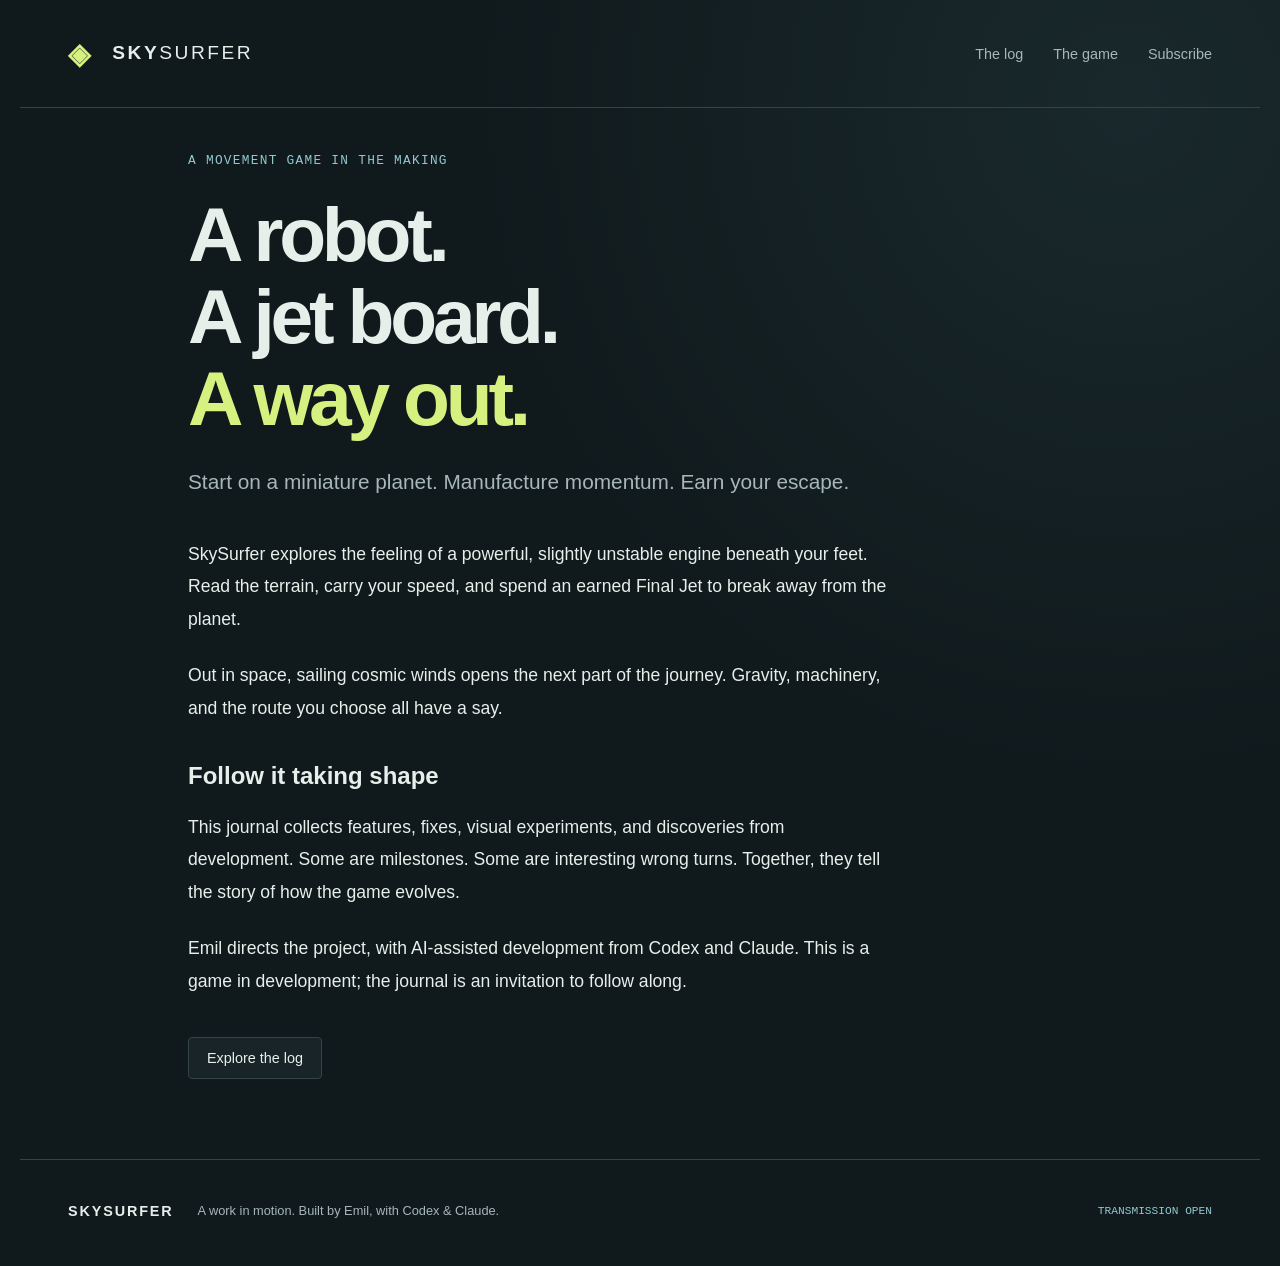
==== about.html @ 30c7ec93 "Launch SkySurfer journal" ====
<!doctype html><html lang="en"><head><meta charset="utf-8"><meta name="viewport" content="width=device-width,initial-scale=1"><meta name="theme-color" content="#10191c"><title>The game · SkySurfer</title><meta name="description" content="A robot, a jet board, and miniature planets worth escaping. Follow SkySurfer as it takes shape."><meta property="og:title" content="The game"><meta property="og:description" content="A robot, a jet board, and miniature planets worth escaping. Follow SkySurfer as it takes shape."><meta property="og:type" content="website"><link rel="canonical" href="https://mrbobarian.github.io/skysurfer-log/about.html"><meta property="og:url" content="https://mrbobarian.github.io/skysurfer-log/about.html"><link rel="stylesheet" href="./style.css"><link rel="alternate" type="application/atom+xml" title="SkySurfer development log" href="./feed.xml"><script src="./app.js" defer></script></head><body><a class="skip" href="#main">Skip to content</a><header><a class="brand" href="./index.html" aria-label="SkySurfer home"><span class="brand-mark" aria-hidden="true">◈</span> SKY<span>SURFER</span></a><nav aria-label="Main navigation"><a href="./index.html">The log</a><a href="./about.html">The game</a><a href="./feed.xml" aria-label="Subscribe via RSS or Atom">Subscribe</a></nav></header><main id="main" class="entry about"><span class="eyebrow">A MOVEMENT GAME IN THE MAKING</span><h1>A robot.<br>A jet board.<br><em>A way out.</em></h1><p class="summary">Start on a miniature planet. Manufacture momentum. Earn your escape.</p><div class="prose"><p>SkySurfer explores the feeling of a powerful, slightly unstable engine beneath your feet. Read the terrain, carry your speed, and spend an earned Final Jet to break away from the planet.</p><p>Out in space, sailing cosmic winds opens the next part of the journey. Gravity, machinery, and the route you choose all have a say.</p><h2>Follow it taking shape</h2><p>This journal collects features, fixes, visual experiments, and discoveries from development. Some are milestones. Some are interesting wrong turns. Together, they tell the story of how the game evolves.</p><p>Emil directs the project, with AI-assisted development from Codex and Claude. This is a game in development; the journal is an invitation to follow along.</p></div><a class="button" href="index.html">Explore the log</a></main><footer><a class="brand" href="./index.html">SKYSURFER</a><p>A work in motion. Built by Emil, with Codex &amp; Claude.</p><span>TRANSMISSION OPEN</span></footer></body></html>
---- style.css ----
:root{color-scheme:dark;--bg:#10191c;--panel:#182428;--line:#344347;--muted:#a7b7b9;--ink:#e7efeb;--accent:#d6f17f;--blue:#92c9d1;font-family:Segoe UI,Arial,sans-serif;background:var(--bg);color:var(--ink)}
*{box-sizing:border-box}body{margin:0;background:radial-gradient(ellipse at 88% 8%,#27404466,transparent 42%),var(--bg)}a{color:inherit;text-decoration:none}a:hover{color:var(--accent)}button,input{font:inherit}button,a,input{touch-action:manipulation}button{cursor:pointer}a:focus-visible,button:focus-visible,input:focus-visible{outline:2px solid var(--accent);outline-offset:5px}[hidden]{display:none!important}.skip{position:absolute;top:-100px}.skip:focus{top:12px;background:var(--bg);z-index:3;padding:16px}header,footer,main{max-width:1240px;margin:auto;padding-left:48px;padding-right:48px}header{height:108px;display:flex;align-items:center;justify-content:space-between;border-bottom:1px solid var(--line)}.brand{font-weight:850;letter-spacing:.13em;font-size:1.2rem}.brand>span:not(.brand-mark){font-weight:350}.brand-mark{color:var(--accent);font-size:1.8rem;vertical-align:middle;margin-right:12px}nav{display:flex;gap:30px;font-size:.9rem;color:var(--muted)}.eyebrow{font-family:Consolas,monospace;font-size:.8rem;letter-spacing:.10em;display:flex;gap:20px;align-items:center;color:var(--blue);text-transform:uppercase}.hero{padding-top:74px}.hero .eyebrow{font-size:.8rem}.hero h1{font-size:clamp(3.5rem,7.7vw,6.7rem);letter-spacing:-.065em;line-height:1.04;margin:31px 0 25px;font-weight:750}em{font-style:normal;color:var(--accent)}.hero>p{font-size:1.15rem;line-height:1.7;color:var(--muted);max-width:490px}.hero-bottom{border-bottom:1px solid var(--line);padding:44px 0 27px;display:flex;justify-content:space-between;color:var(--muted);font: .75rem Consolas,monospace;letter-spacing:.08em}.coordinates{color:var(--accent)}.archive{padding-top:42px}.archive-head{display:flex;justify-content:space-between;align-items:center;gap:20px}.archive-head h2{font-size:1.3rem;font-weight:550;letter-spacing:-.03em}.archive-head h2 span{font: .8rem Consolas,monospace;color:var(--muted);margin-left:15px}.search-label{font-size:.8rem;color:var(--muted);display:flex;align-items:center;gap:12px}input{background:transparent;border:1px solid var(--line);border-radius:4px;color:var(--ink);padding:10px 12px;max-width:220px}input::placeholder{color:var(--muted)}.filters{display:flex;gap:9px;flex-wrap:wrap;margin:14px 0 28px}.filters button{color:var(--muted);background:transparent;border:1px solid var(--line);border-radius:24px;padding:9px 16px;font-size:.875rem;min-height:40px}.filters button[aria-pressed=true]{background:var(--accent);border-color:var(--accent);color:var(--bg)}.grid{display:grid;grid-template-columns:1fr 1fr;gap:26px}.card{background:var(--panel);border:1px solid var(--line);border-radius:5px;overflow:hidden;display:flex;flex-direction:column}.card-image{display:block;overflow:hidden}.card-image>img{width:100%;height:auto;aspect-ratio:16/9;object-fit:cover;display:block;transition:transform .25s}.card-image:hover>img{transform:scale(1.025)}.card-copy{padding:29px;flex:1;display:flex;flex-direction:column;align-items:flex-start}.card .eyebrow{justify-content:space-between;width:100%;font-size:.75rem;gap:8px}.card .eyebrow span{color:var(--accent)}.card h2{font-size:1.9rem;line-height:1.13;letter-spacing:-.04em;margin:19px 0 12px}.card-copy>p{color:var(--muted);line-height:1.7;margin:0 0 23px}.tags{display:flex;gap:8px;flex-wrap:wrap}.tags span{border:1px solid var(--line);border-radius:3px;color:var(--muted);font-size:.8rem;padding:5px 8px}.read{border-top:1px solid var(--line);margin-top:27px;padding-top:17px;width:100%;font-size:.9rem}.read span{float:right;color:var(--accent);font-size:1.2rem}.signal-art{position:relative;aspect-ratio:16/9;background:radial-gradient(ellipse at 50% 95%,#39504b,#20363b 45%,#17292e);overflow:hidden}.planet{position:absolute;width:47%;aspect-ratio:1;border-radius:50%;background:radial-gradient(circle at 33% 26%,#c7d492,#729992 28%,#345b64 55%,#172c37 75%);left:29%;top:15%;box-shadow:-10px -5px 35px #c5eebc22}.orbit{position:absolute;inset:19% 12%;border:1px solid #b6d6bf88;border-radius:50%;transform:rotate(-27deg)}.spark{position:absolute;left:21%;top:53%;color:var(--accent);font-size:2rem}.art-label{position:absolute;left:24px;bottom:18px;font:.7rem Consolas,monospace;letter-spacing:.14em;color:var(--blue)}.closing{margin:75px 0 66px;border-left:2px solid var(--accent);padding:4px 0 4px 30px}.closing>p{font-size:1.65rem;letter-spacing:-.02em;line-height:1.4}.closing>a{font-size:.9rem;color:var(--accent)}footer{border-top:1px solid var(--line);padding-top:30px;padding-bottom:35px;display:flex;align-items:center;gap:24px;flex-wrap:wrap}footer .brand{font-size:.9rem}footer p{font-size:.8rem;color:var(--muted)}footer>span{margin-left:auto;color:var(--blue);font:.7rem Consolas,monospace}.entry{max-width:1000px;padding-top:45px;padding-bottom:80px}.entry .back{display:block;color:var(--muted);font-size:.9rem;margin-bottom:40px}.entry h1{font-size:clamp(2.7rem,6vw,4.9rem);letter-spacing:-.055em;line-height:1.07;margin:25px 0}.summary{font-size:1.3rem;color:var(--muted);line-height:1.6;max-width:760px}.event-date{font-size:.85rem;color:var(--muted)}.entry .tags{margin:25px 0 35px}figure{margin:35px 0}figure img,figure video{width:100%;height:auto;display:block;border:1px solid var(--line);border-radius:4px}figcaption{color:var(--muted);font-size:.875rem;line-height:1.5;margin-top:12px}.prose{max-width:700px;font-size:1.1rem;line-height:1.85;margin:40px auto}.prose p{margin:0 0 24px}.prose h2{font-size:1.5rem;line-height:1.3;margin-top:35px}.prose code{background:var(--panel);padding:2px 5px}.share{border-top:1px solid var(--line);padding:25px 0;margin-top:35px;display:flex;gap:12px;align-items:center;flex-wrap:wrap}.button{display:inline-block;border:1px solid var(--line);padding:12px 18px;border-radius:4px;color:var(--ink);background:var(--panel);font-size:.9rem}.button:hover{border-color:var(--accent);color:var(--accent)}#copy-status{font-size:.9rem;color:var(--muted)}.preview{text-align:center;background:var(--accent);color:var(--bg);padding:10px;font:.8rem Consolas,monospace}.about .prose{margin-left:0}#empty{padding:30px 0;color:var(--muted)}
@media(min-width:900px){.lead{grid-column:1/-1;display:grid;grid-template-columns:1.15fr 1fr}.lead .card-image{height:100%}.lead .card-image>img,.lead .signal-art{height:100%;min-height:360px;object-fit:cover}.lead .card-copy{padding:38px}.lead h2{font-size:2.55rem}.lead .read{margin-top:auto}.lead .tags{margin-bottom:25px}}
@media(max-width:680px){header,footer,main{padding-left:22px;padding-right:22px}header{height:auto;min-height:95px;flex-wrap:wrap;padding-top:23px;padding-bottom:20px;gap:22px}nav{gap:24px;font-size:.875rem}.hero{padding-top:43px}.hero .eyebrow{font-size:.7rem;line-height:1.6;display:block}.hero .eyebrow span{padding:0 5px}.hero h1{font-size:3.6rem}.hero-bottom{font-size:.65rem;line-height:1.6;padding-top:30px}.coordinates{display:none}.archive-head{display:block}.search-label{display:block;margin:20px 0 10px}.search-label input{display:block;margin-top:8px;width:100%;max-width:none}.grid{grid-template-columns:1fr}.card-copy{padding:24px}.card h2{font-size:1.9rem}.closing{margin-top:50px}.closing .eyebrow{font-size:.7rem}.entry{padding-top:30px}.entry h1{font-size:2.8rem}.prose{font-size:1.05rem}.summary{font-size:1.15rem}footer{gap:10px}footer p{margin:6px 0;width:100%}footer>span{margin-left:0;margin-top:10px}}
@media(prefers-reduced-motion:reduce){*{transition:none!important;scroll-behavior:auto!important}}
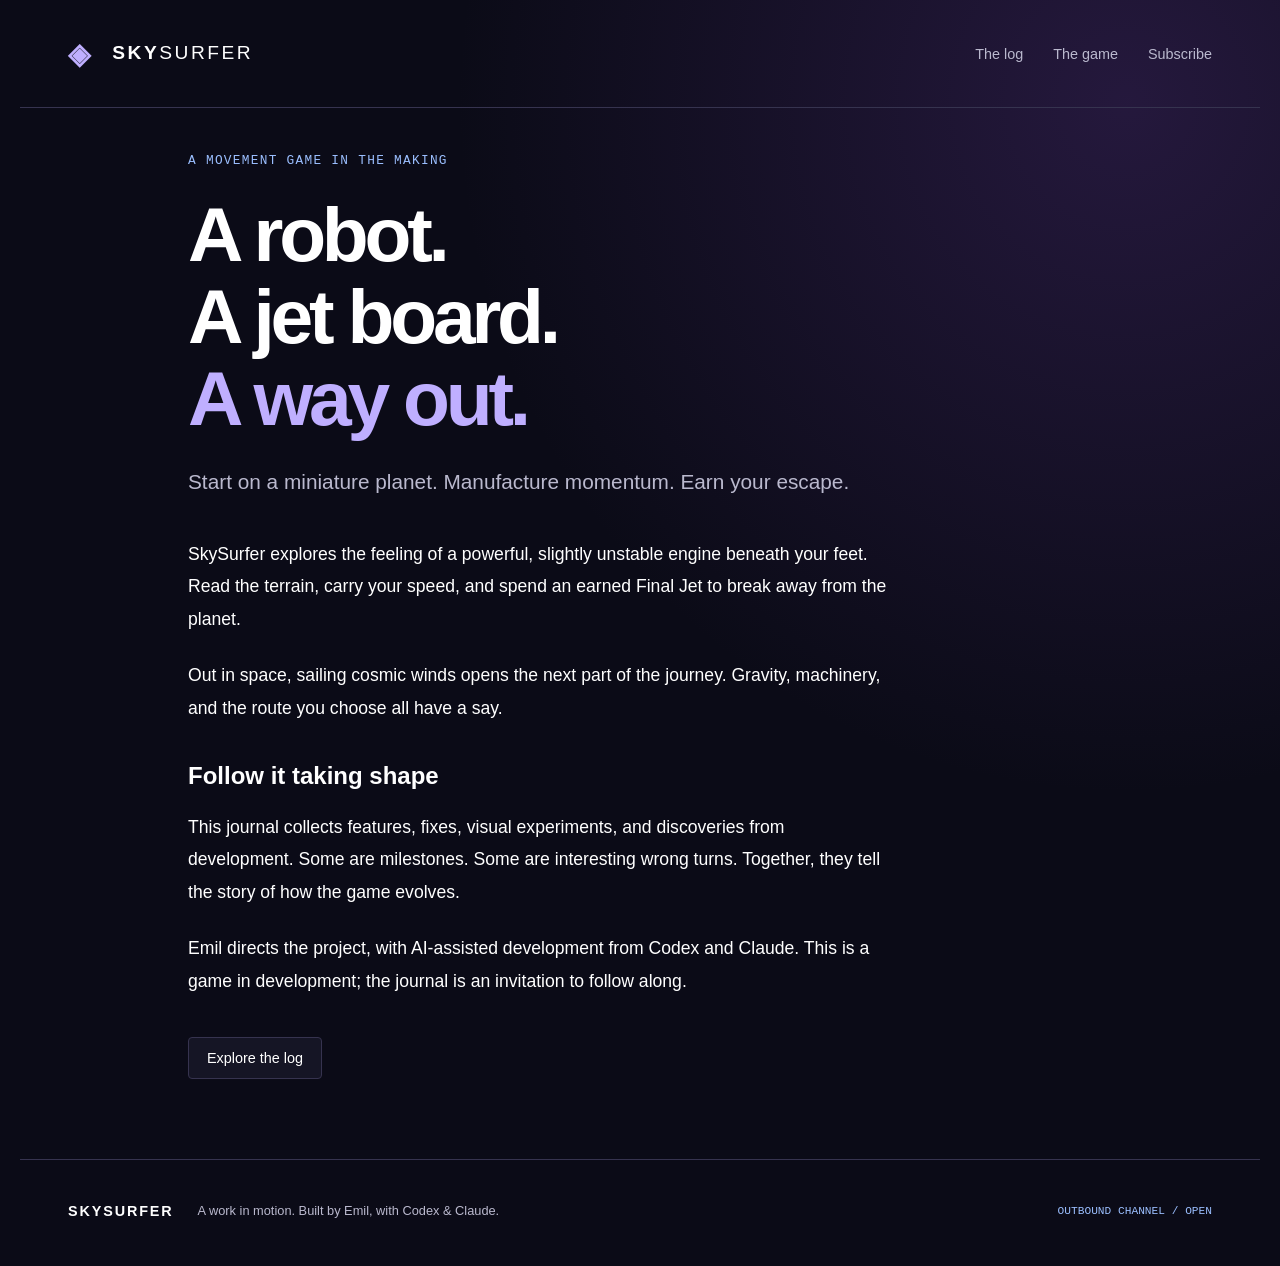
==== commit 0c29b852: "Launch SkySurfer journal" ====
--- a/about.html
+++ b/about.html
@@ -1 +1 @@
-<!doctype html><html lang="en"><head><meta charset="utf-8"><meta name="viewport" content="width=device-width,initial-scale=1"><meta name="theme-color" content="#10191c"><title>The game · SkySurfer</title><meta name="description" content="A robot, a jet board, and miniature planets worth escaping. Follow SkySurfer as it takes shape."><meta property="og:title" content="The game"><meta property="og:description" content="A robot, a jet board, and miniature planets worth escaping. Follow SkySurfer as it takes shape."><meta property="og:type" content="website"><link rel="canonical" href="https://mrbobarian.github.io/skysurfer-log/about.html"><meta property="og:url" content="https://mrbobarian.github.io/skysurfer-log/about.html"><link rel="stylesheet" href="./style.css"><link rel="alternate" type="application/atom+xml" title="SkySurfer development log" href="./feed.xml"><script src="./app.js" defer></script></head><body><a class="skip" href="#main">Skip to content</a><header><a class="brand" href="./index.html" aria-label="SkySurfer home"><span class="brand-mark" aria-hidden="true">◈</span> SKY<span>SURFER</span></a><nav aria-label="Main navigation"><a href="./index.html">The log</a><a href="./about.html">The game</a><a href="./feed.xml" aria-label="Subscribe via RSS or Atom">Subscribe</a></nav></header><main id="main" class="entry about"><span class="eyebrow">A MOVEMENT GAME IN THE MAKING</span><h1>A robot.<br>A jet board.<br><em>A way out.</em></h1><p class="summary">Start on a miniature planet. Manufacture momentum. Earn your escape.</p><div class="prose"><p>SkySurfer explores the feeling of a powerful, slightly unstable engine beneath your feet. Read the terrain, carry your speed, and spend an earned Final Jet to break away from the planet.</p><p>Out in space, sailing cosmic winds opens the next part of the journey. Gravity, machinery, and the route you choose all have a say.</p><h2>Follow it taking shape</h2><p>This journal collects features, fixes, visual experiments, and discoveries from development. Some are milestones. Some are interesting wrong turns. Together, they tell the story of how the game evolves.</p><p>Emil directs the project, with AI-assisted development from Codex and Claude. This is a game in development; the journal is an invitation to follow along.</p></div><a class="button" href="index.html">Explore the log</a></main><footer><a class="brand" href="./index.html">SKYSURFER</a><p>A work in motion. Built by Emil, with Codex &amp; Claude.</p><span>TRANSMISSION OPEN</span></footer></body></html>+<!doctype html><html lang="en"><head><meta charset="utf-8"><meta name="viewport" content="width=device-width,initial-scale=1"><meta name="theme-color" content="#0b0b17"><title>The game · SkySurfer</title><meta name="description" content="Features, fixes, and discoveries from SkySurfer. Development records from a robot, a jet board, and the journey between worlds."><meta property="og:title" content="The game"><meta property="og:description" content="Features, fixes, and discoveries from SkySurfer. Development records from a robot, a jet board, and the journey between worlds."><meta property="og:type" content="website"><link rel="canonical" href="https://mrbobarian.github.io/skysurfer-log/about.html"><meta property="og:url" content="https://mrbobarian.github.io/skysurfer-log/about.html"><link rel="stylesheet" href="./style.css"><link rel="alternate" type="application/atom+xml" title="SkySurfer development log" href="./feed.xml"><script src="./app.js" defer></script></head><body><a class="skip" href="#main">Skip to content</a><header><a class="brand" href="./index.html" aria-label="SkySurfer home"><span class="brand-mark" aria-hidden="true">◈</span> SKY<span>SURFER</span></a><nav aria-label="Main navigation"><a href="./index.html">The log</a><a href="./about.html">The game</a><a href="./feed.xml" aria-label="Subscribe via RSS or Atom">Subscribe</a></nav></header><main id="main" class="entry about"><span class="eyebrow">A MOVEMENT GAME IN THE MAKING</span><h1>A robot.<br>A jet board.<br><em>A way out.</em></h1><p class="summary">Start on a miniature planet. Manufacture momentum. Earn your escape.</p><div class="prose"><p>SkySurfer explores the feeling of a powerful, slightly unstable engine beneath your feet. Read the terrain, carry your speed, and spend an earned Final Jet to break away from the planet.</p><p>Out in space, sailing cosmic winds opens the next part of the journey. Gravity, machinery, and the route you choose all have a say.</p><h2>Follow it taking shape</h2><p>This journal collects features, fixes, visual experiments, and discoveries from development. Some are milestones. Some are interesting wrong turns. Together, they tell the story of how the game evolves.</p><p>Emil directs the project, with AI-assisted development from Codex and Claude. This is a game in development; the journal is an invitation to follow along.</p></div><a class="button" href="index.html">Explore the log</a></main><footer><a class="brand" href="./index.html">SKYSURFER</a><p>A work in motion. Built by Emil, with Codex &amp; Claude.</p><span>OUTBOUND CHANNEL / OPEN</span></footer></body></html>
--- a/style.css
+++ b/style.css
@@ -1,5 +1,7 @@
-:root{color-scheme:dark;--bg:#10191c;--panel:#182428;--line:#344347;--muted:#a7b7b9;--ink:#e7efeb;--accent:#d6f17f;--blue:#92c9d1;font-family:Segoe UI,Arial,sans-serif;background:var(--bg);color:var(--ink)}
-*{box-sizing:border-box}body{margin:0;background:radial-gradient(ellipse at 88% 8%,#27404466,transparent 42%),var(--bg)}a{color:inherit;text-decoration:none}a:hover{color:var(--accent)}button,input{font:inherit}button,a,input{touch-action:manipulation}button{cursor:pointer}a:focus-visible,button:focus-visible,input:focus-visible{outline:2px solid var(--accent);outline-offset:5px}[hidden]{display:none!important}.skip{position:absolute;top:-100px}.skip:focus{top:12px;background:var(--bg);z-index:3;padding:16px}header,footer,main{max-width:1240px;margin:auto;padding-left:48px;padding-right:48px}header{height:108px;display:flex;align-items:center;justify-content:space-between;border-bottom:1px solid var(--line)}.brand{font-weight:850;letter-spacing:.13em;font-size:1.2rem}.brand>span:not(.brand-mark){font-weight:350}.brand-mark{color:var(--accent);font-size:1.8rem;vertical-align:middle;margin-right:12px}nav{display:flex;gap:30px;font-size:.9rem;color:var(--muted)}.eyebrow{font-family:Consolas,monospace;font-size:.8rem;letter-spacing:.10em;display:flex;gap:20px;align-items:center;color:var(--blue);text-transform:uppercase}.hero{padding-top:74px}.hero .eyebrow{font-size:.8rem}.hero h1{font-size:clamp(3.5rem,7.7vw,6.7rem);letter-spacing:-.065em;line-height:1.04;margin:31px 0 25px;font-weight:750}em{font-style:normal;color:var(--accent)}.hero>p{font-size:1.15rem;line-height:1.7;color:var(--muted);max-width:490px}.hero-bottom{border-bottom:1px solid var(--line);padding:44px 0 27px;display:flex;justify-content:space-between;color:var(--muted);font: .75rem Consolas,monospace;letter-spacing:.08em}.coordinates{color:var(--accent)}.archive{padding-top:42px}.archive-head{display:flex;justify-content:space-between;align-items:center;gap:20px}.archive-head h2{font-size:1.3rem;font-weight:550;letter-spacing:-.03em}.archive-head h2 span{font: .8rem Consolas,monospace;color:var(--muted);margin-left:15px}.search-label{font-size:.8rem;color:var(--muted);display:flex;align-items:center;gap:12px}input{background:transparent;border:1px solid var(--line);border-radius:4px;color:var(--ink);padding:10px 12px;max-width:220px}input::placeholder{color:var(--muted)}.filters{display:flex;gap:9px;flex-wrap:wrap;margin:14px 0 28px}.filters button{color:var(--muted);background:transparent;border:1px solid var(--line);border-radius:24px;padding:9px 16px;font-size:.875rem;min-height:40px}.filters button[aria-pressed=true]{background:var(--accent);border-color:var(--accent);color:var(--bg)}.grid{display:grid;grid-template-columns:1fr 1fr;gap:26px}.card{background:var(--panel);border:1px solid var(--line);border-radius:5px;overflow:hidden;display:flex;flex-direction:column}.card-image{display:block;overflow:hidden}.card-image>img{width:100%;height:auto;aspect-ratio:16/9;object-fit:cover;display:block;transition:transform .25s}.card-image:hover>img{transform:scale(1.025)}.card-copy{padding:29px;flex:1;display:flex;flex-direction:column;align-items:flex-start}.card .eyebrow{justify-content:space-between;width:100%;font-size:.75rem;gap:8px}.card .eyebrow span{color:var(--accent)}.card h2{font-size:1.9rem;line-height:1.13;letter-spacing:-.04em;margin:19px 0 12px}.card-copy>p{color:var(--muted);line-height:1.7;margin:0 0 23px}.tags{display:flex;gap:8px;flex-wrap:wrap}.tags span{border:1px solid var(--line);border-radius:3px;color:var(--muted);font-size:.8rem;padding:5px 8px}.read{border-top:1px solid var(--line);margin-top:27px;padding-top:17px;width:100%;font-size:.9rem}.read span{float:right;color:var(--accent);font-size:1.2rem}.signal-art{position:relative;aspect-ratio:16/9;background:radial-gradient(ellipse at 50% 95%,#39504b,#20363b 45%,#17292e);overflow:hidden}.planet{position:absolute;width:47%;aspect-ratio:1;border-radius:50%;background:radial-gradient(circle at 33% 26%,#c7d492,#729992 28%,#345b64 55%,#172c37 75%);left:29%;top:15%;box-shadow:-10px -5px 35px #c5eebc22}.orbit{position:absolute;inset:19% 12%;border:1px solid #b6d6bf88;border-radius:50%;transform:rotate(-27deg)}.spark{position:absolute;left:21%;top:53%;color:var(--accent);font-size:2rem}.art-label{position:absolute;left:24px;bottom:18px;font:.7rem Consolas,monospace;letter-spacing:.14em;color:var(--blue)}.closing{margin:75px 0 66px;border-left:2px solid var(--accent);padding:4px 0 4px 30px}.closing>p{font-size:1.65rem;letter-spacing:-.02em;line-height:1.4}.closing>a{font-size:.9rem;color:var(--accent)}footer{border-top:1px solid var(--line);padding-top:30px;padding-bottom:35px;display:flex;align-items:center;gap:24px;flex-wrap:wrap}footer .brand{font-size:.9rem}footer p{font-size:.8rem;color:var(--muted)}footer>span{margin-left:auto;color:var(--blue);font:.7rem Consolas,monospace}.entry{max-width:1000px;padding-top:45px;padding-bottom:80px}.entry .back{display:block;color:var(--muted);font-size:.9rem;margin-bottom:40px}.entry h1{font-size:clamp(2.7rem,6vw,4.9rem);letter-spacing:-.055em;line-height:1.07;margin:25px 0}.summary{font-size:1.3rem;color:var(--muted);line-height:1.6;max-width:760px}.event-date{font-size:.85rem;color:var(--muted)}.entry .tags{margin:25px 0 35px}figure{margin:35px 0}figure img,figure video{width:100%;height:auto;display:block;border:1px solid var(--line);border-radius:4px}figcaption{color:var(--muted);font-size:.875rem;line-height:1.5;margin-top:12px}.prose{max-width:700px;font-size:1.1rem;line-height:1.85;margin:40px auto}.prose p{margin:0 0 24px}.prose h2{font-size:1.5rem;line-height:1.3;margin-top:35px}.prose code{background:var(--panel);padding:2px 5px}.share{border-top:1px solid var(--line);padding:25px 0;margin-top:35px;display:flex;gap:12px;align-items:center;flex-wrap:wrap}.button{display:inline-block;border:1px solid var(--line);padding:12px 18px;border-radius:4px;color:var(--ink);background:var(--panel);font-size:.9rem}.button:hover{border-color:var(--accent);color:var(--accent)}#copy-status{font-size:.9rem;color:var(--muted)}.preview{text-align:center;background:var(--accent);color:var(--bg);padding:10px;font:.8rem Consolas,monospace}.about .prose{margin-left:0}#empty{padding:30px 0;color:var(--muted)}
-@media(min-width:900px){.lead{grid-column:1/-1;display:grid;grid-template-columns:1.15fr 1fr}.lead .card-image{height:100%}.lead .card-image>img,.lead .signal-art{height:100%;min-height:360px;object-fit:cover}.lead .card-copy{padding:38px}.lead h2{font-size:2.55rem}.lead .read{margin-top:auto}.lead .tags{margin-bottom:25px}}
-@media(max-width:680px){header,footer,main{padding-left:22px;padding-right:22px}header{height:auto;min-height:95px;flex-wrap:wrap;padding-top:23px;padding-bottom:20px;gap:22px}nav{gap:24px;font-size:.875rem}.hero{padding-top:43px}.hero .eyebrow{font-size:.7rem;line-height:1.6;display:block}.hero .eyebrow span{padding:0 5px}.hero h1{font-size:3.6rem}.hero-bottom{font-size:.65rem;line-height:1.6;padding-top:30px}.coordinates{display:none}.archive-head{display:block}.search-label{display:block;margin:20px 0 10px}.search-label input{display:block;margin-top:8px;width:100%;max-width:none}.grid{grid-template-columns:1fr}.card-copy{padding:24px}.card h2{font-size:1.9rem}.closing{margin-top:50px}.closing .eyebrow{font-size:.7rem}.entry{padding-top:30px}.entry h1{font-size:2.8rem}.prose{font-size:1.05rem}.summary{font-size:1.15rem}footer{gap:10px}footer p{margin:6px 0;width:100%}footer>span{margin-left:0;margin-top:10px}}
-@media(prefers-reduced-motion:reduce){*{transition:none!important;scroll-behavior:auto!important}}
+:root{color-scheme:dark;--bg:#0b0b17;--panel:#151525;--line:#36334f;--muted:#bab9ce;--ink:#ffffff;--accent:#bfafff;--blue:#9bbfff;font-family:Segoe UI,Arial,sans-serif;background:var(--bg);color:var(--ink)}
+*{box-sizing:border-box}body{margin:0;background:radial-gradient(ellipse at 88% 8%,#4b2c7566,transparent 42%),var(--bg)}a{color:inherit;text-decoration:none}a:hover{color:var(--accent)}button,input{font:inherit}button,a,input{touch-action:manipulation}button{cursor:pointer}a:focus-visible,button:focus-visible,input:focus-visible{outline:2px solid var(--accent);outline-offset:5px}[hidden]{display:none!important}.skip{position:absolute;top:-100px}.skip:focus{top:12px;background:var(--bg);z-index:3;padding:16px}header,footer,main{max-width:1240px;margin:auto;padding-left:48px;padding-right:48px}header{height:108px;display:flex;align-items:center;justify-content:space-between;border-bottom:1px solid var(--line)}.brand{font-weight:850;letter-spacing:.13em;font-size:1.2rem}.brand>span:not(.brand-mark){font-weight:350}.brand-mark{color:var(--accent);font-size:1.8rem;vertical-align:middle;margin-right:12px}nav{display:flex;gap:30px;font-size:.9rem;color:var(--muted)}.eyebrow{font-family:Consolas,monospace;font-size:.8rem;letter-spacing:.10em;display:flex;gap:20px;align-items:center;color:var(--blue);text-transform:uppercase}.hero{padding-top:74px}.hero .eyebrow{font-size:.8rem}.hero h1{font-size:clamp(3.5rem,7.7vw,6.7rem);letter-spacing:-.065em;line-height:1.04;margin:31px 0 25px;font-weight:750}em{font-style:normal;color:var(--accent)}.hero>p{font-size:1.15rem;line-height:1.7;color:var(--muted);max-width:490px}.hero-bottom{border-bottom:1px solid var(--line);padding:44px 0 27px;display:flex;justify-content:space-between;color:var(--muted);font: .75rem Consolas,monospace;letter-spacing:.08em}.coordinates{color:var(--accent)}.archive{padding-top:42px}.archive-head{display:flex;justify-content:space-between;align-items:center;gap:20px}.archive-head h2{font-size:1.3rem;font-weight:550;letter-spacing:-.03em}.archive-head h2 span{font: .8rem Consolas,monospace;color:var(--muted);margin-left:15px}.search-label{font-size:.8rem;color:var(--muted);display:flex;align-items:center;gap:12px}input{background:transparent;border:1px solid var(--line);border-radius:4px;color:var(--ink);padding:10px 12px;max-width:220px}input::placeholder{color:var(--muted)}.filters{display:flex;gap:9px;flex-wrap:wrap;margin:14px 0 28px}.filters button{color:var(--muted);background:transparent;border:1px solid var(--line);border-radius:24px;padding:9px 16px;font-size:.875rem;min-height:40px}.filters button[aria-pressed=true]{background:var(--accent);border-color:var(--accent);color:var(--bg)}.grid{display:grid;grid-template-columns:1fr 1fr;gap:26px}.card{background:var(--panel);border:1px solid var(--line);border-radius:5px;overflow:hidden;display:flex;flex-direction:column}.card-image{display:block;overflow:hidden}.card-image>img{width:100%;height:auto;aspect-ratio:16/9;object-fit:cover;display:block;transition:transform .25s}.card-image:hover>img{transform:scale(1.025)}.card-copy{padding:29px;flex:1;display:flex;flex-direction:column;align-items:flex-start}.card .eyebrow{justify-content:space-between;width:100%;font-size:.75rem;gap:8px}.card .eyebrow span{color:var(--accent)}.card h2{font-size:1.9rem;line-height:1.13;letter-spacing:-.04em;margin:19px 0 12px}.card-copy>p{color:var(--muted);line-height:1.7;margin:0 0 23px}.tags{display:flex;gap:8px;flex-wrap:wrap}.tags span{border:1px solid var(--line);border-radius:3px;color:var(--muted);font-size:.8rem;padding:5px 8px}.read{border-top:1px solid var(--line);margin-top:27px;padding-top:17px;width:100%;font-size:.9rem}.read span{float:right;color:var(--accent);font-size:1.2rem}.signal-art{position:relative;aspect-ratio:16/9;background:radial-gradient(ellipse at 50% 95%,#514777,#28264e 45%,#13152e);overflow:hidden}.planet{position:absolute;width:47%;aspect-ratio:1;border-radius:50%;background:radial-gradient(circle at 33% 26%,#d9d5ff,#9295d9 28%,#494980 55%,#161831 75%);left:29%;top:15%;box-shadow:-10px -5px 35px #b49cff33}.orbit{position:absolute;inset:19% 12%;border:1px solid #b5a8f088;border-radius:50%;transform:rotate(-27deg)}.spark{position:absolute;left:21%;top:53%;color:var(--accent);font-size:2rem}.art-label{position:absolute;left:24px;bottom:18px;font:.7rem Consolas,monospace;letter-spacing:.14em;color:var(--blue)}.closing{margin:75px 0 66px;border-left:2px solid var(--accent);padding:4px 0 4px 30px}.closing>p{font-size:1.65rem;letter-spacing:-.02em;line-height:1.4}.closing>a{font-size:.9rem;color:var(--accent)}footer{border-top:1px solid var(--line);padding-top:30px;padding-bottom:35px;display:flex;align-items:center;gap:24px;flex-wrap:wrap}footer .brand{font-size:.9rem}footer p{font-size:.8rem;color:var(--muted)}footer>span{margin-left:auto;color:var(--blue);font:.7rem Consolas,monospace}.entry{max-width:1000px;padding-top:45px;padding-bottom:80px}.entry .back{display:block;color:var(--muted);font-size:.9rem;margin-bottom:40px}.entry h1{font-size:clamp(2.7rem,6vw,4.9rem);letter-spacing:-.055em;line-height:1.07;margin:25px 0}.summary{font-size:1.3rem;color:var(--muted);line-height:1.6;max-width:760px}.event-date{font-size:.85rem;color:var(--muted)}.entry .tags{margin:25px 0 35px}figure{margin:35px 0}figure img,figure video{width:100%;height:auto;display:block;border:1px solid var(--line);border-radius:4px}figcaption{color:var(--muted);font-size:.875rem;line-height:1.5;margin-top:12px}.prose{max-width:700px;font-size:1.1rem;line-height:1.85;margin:40px auto}.prose p{margin:0 0 24px}.prose h2{font-size:1.5rem;line-height:1.3;margin-top:35px}.prose code{background:var(--panel);padding:2px 5px}.share{border-top:1px solid var(--line);padding:25px 0;margin-top:35px;display:flex;gap:12px;align-items:center;flex-wrap:wrap}.button{display:inline-block;border:1px solid var(--line);padding:12px 18px;border-radius:4px;color:var(--ink);background:var(--panel);font-size:.9rem}.button:hover{border-color:var(--accent);color:var(--accent)}#copy-status{font-size:.9rem;color:var(--muted)}.preview{text-align:center;background:var(--accent);color:var(--bg);padding:10px;font:.8rem Consolas,monospace}.about .prose{margin-left:0}#empty{padding:30px 0;color:var(--muted)}
+@media(min-width:900px){.lead{grid-column:1/-1;display:grid;grid-template-columns:1.15fr 1fr}.lead .card-image{height:100%}.lead .card-image>img,.lead .signal-art{height:100%;min-height:360px;object-fit:cover}.lead .card-copy{padding:38px}.lead h2{font-size:2.55rem}.lead .read{margin-top:auto}.lead .tags{margin-bottom:25px}}
+@media(max-width:680px){header,footer,main{padding-left:22px;padding-right:22px}header{height:auto;min-height:95px;flex-wrap:wrap;padding-top:23px;padding-bottom:20px;gap:22px}nav{gap:24px;font-size:.875rem}.hero{padding-top:43px}.hero .eyebrow{font-size:.7rem;line-height:1.6;display:block}.hero .eyebrow span{padding:0 5px}.hero h1{font-size:3.6rem}.hero-bottom{font-size:.65rem;line-height:1.6;padding-top:30px}.coordinates{display:none}.archive-head{display:block}.search-label{display:block;margin:20px 0 10px}.search-label input{display:block;margin-top:8px;width:100%;max-width:none}.grid{grid-template-columns:1fr}.card-copy{padding:24px}.card h2{font-size:1.9rem}.closing{margin-top:50px}.closing .eyebrow{font-size:.7rem}.entry{padding-top:30px}.entry h1{font-size:2.8rem}.prose{font-size:1.05rem}.summary{font-size:1.15rem}footer{gap:10px}footer p{margin:6px 0;width:100%}footer>span{margin-left:0;margin-top:10px}}
+@media(prefers-reduced-motion:reduce){*{transition:none!important;scroll-behavior:auto!important}}
+
+.log-stamp{font:.75rem Consolas,monospace;letter-spacing:.12em;color:var(--blue);border-left:2px solid var(--accent);padding:9px 12px;margin-bottom:25px;background:linear-gradient(90deg,#7560bd1c,transparent)}
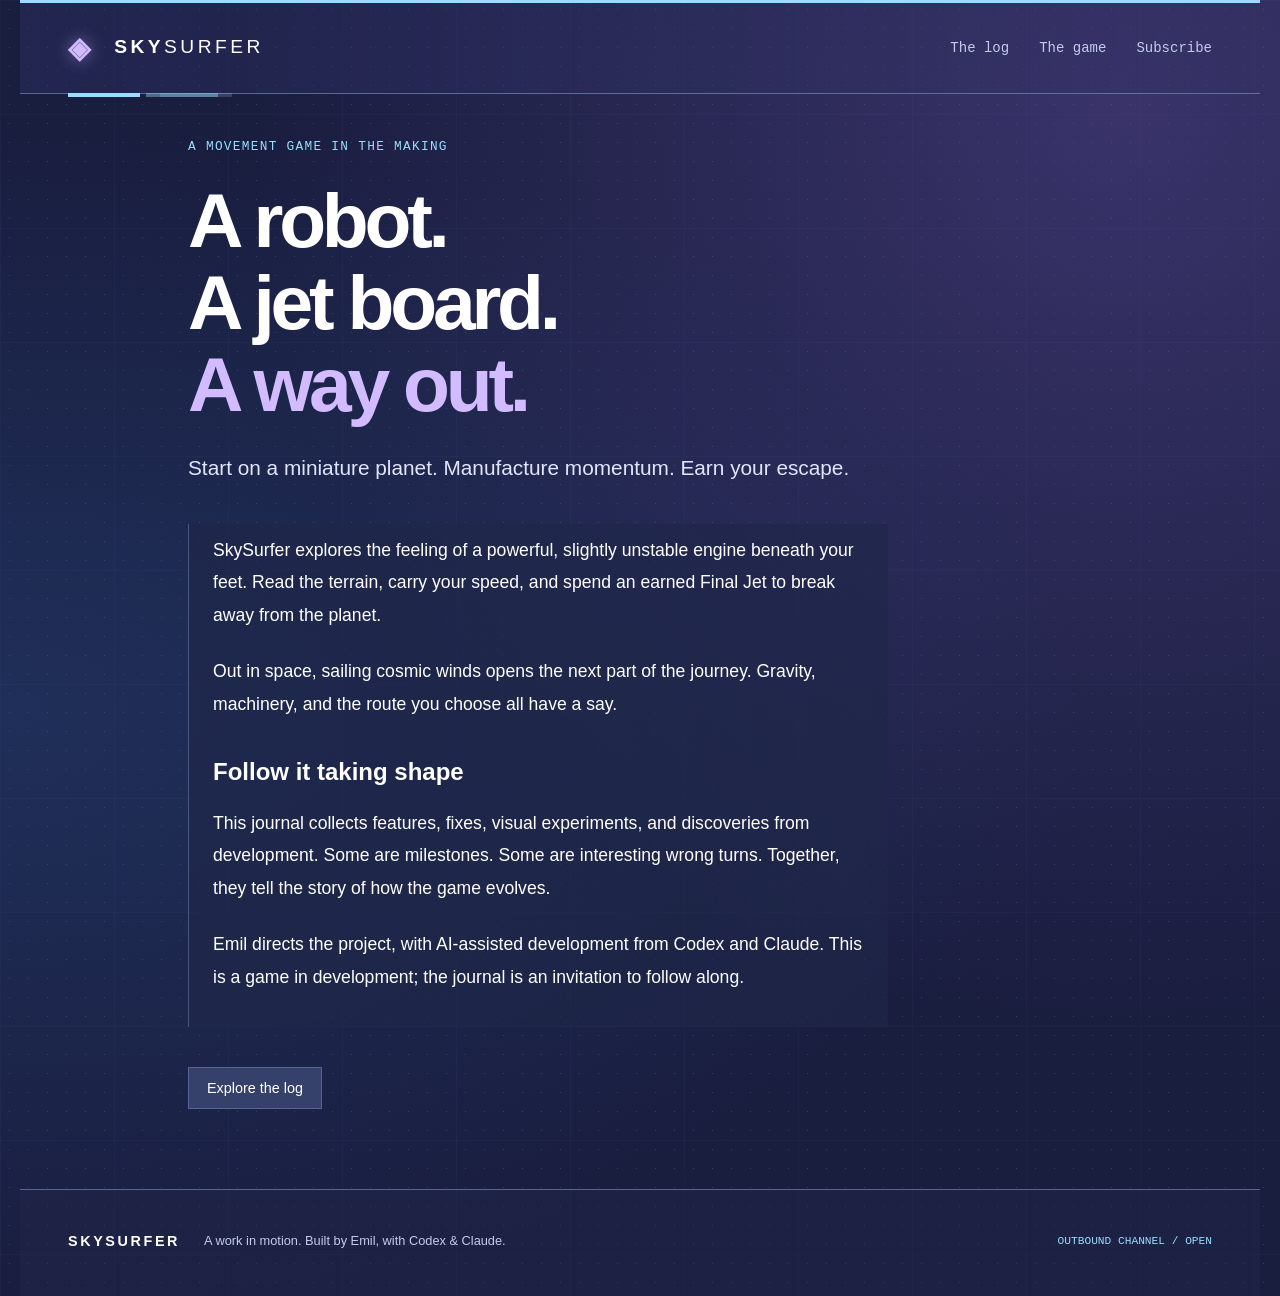
==== commit 9fe9e85e: "Launch SkySurfer journal" ====
--- a/about.html
+++ b/about.html
@@ -1 +1 @@
-<!doctype html><html lang="en"><head><meta charset="utf-8"><meta name="viewport" content="width=device-width,initial-scale=1"><meta name="theme-color" content="#0b0b17"><title>The game · SkySurfer</title><meta name="description" content="Features, fixes, and discoveries from SkySurfer. Development records from a robot, a jet board, and the journey between worlds."><meta property="og:title" content="The game"><meta property="og:description" content="Features, fixes, and discoveries from SkySurfer. Development records from a robot, a jet board, and the journey between worlds."><meta property="og:type" content="website"><link rel="canonical" href="https://mrbobarian.github.io/skysurfer-log/about.html"><meta property="og:url" content="https://mrbobarian.github.io/skysurfer-log/about.html"><link rel="stylesheet" href="./style.css"><link rel="alternate" type="application/atom+xml" title="SkySurfer development log" href="./feed.xml"><script src="./app.js" defer></script></head><body><a class="skip" href="#main">Skip to content</a><header><a class="brand" href="./index.html" aria-label="SkySurfer home"><span class="brand-mark" aria-hidden="true">◈</span> SKY<span>SURFER</span></a><nav aria-label="Main navigation"><a href="./index.html">The log</a><a href="./about.html">The game</a><a href="./feed.xml" aria-label="Subscribe via RSS or Atom">Subscribe</a></nav></header><main id="main" class="entry about"><span class="eyebrow">A MOVEMENT GAME IN THE MAKING</span><h1>A robot.<br>A jet board.<br><em>A way out.</em></h1><p class="summary">Start on a miniature planet. Manufacture momentum. Earn your escape.</p><div class="prose"><p>SkySurfer explores the feeling of a powerful, slightly unstable engine beneath your feet. Read the terrain, carry your speed, and spend an earned Final Jet to break away from the planet.</p><p>Out in space, sailing cosmic winds opens the next part of the journey. Gravity, machinery, and the route you choose all have a say.</p><h2>Follow it taking shape</h2><p>This journal collects features, fixes, visual experiments, and discoveries from development. Some are milestones. Some are interesting wrong turns. Together, they tell the story of how the game evolves.</p><p>Emil directs the project, with AI-assisted development from Codex and Claude. This is a game in development; the journal is an invitation to follow along.</p></div><a class="button" href="index.html">Explore the log</a></main><footer><a class="brand" href="./index.html">SKYSURFER</a><p>A work in motion. Built by Emil, with Codex &amp; Claude.</p><span>OUTBOUND CHANNEL / OPEN</span></footer></body></html>+<!doctype html><html lang="en"><head><meta charset="utf-8"><meta name="viewport" content="width=device-width,initial-scale=1"><meta name="theme-color" content="#191d3e"><title>The game · SkySurfer</title><meta name="description" content="Features, fixes, and discoveries from SkySurfer. Development records from a robot, a jet board, and the journey between worlds."><meta property="og:title" content="The game"><meta property="og:description" content="Features, fixes, and discoveries from SkySurfer. Development records from a robot, a jet board, and the journey between worlds."><meta property="og:type" content="website"><link rel="canonical" href="https://mrbobarian.github.io/skysurfer-log/about.html"><meta property="og:url" content="https://mrbobarian.github.io/skysurfer-log/about.html"><link rel="stylesheet" href="./style.css"><link rel="alternate" type="application/atom+xml" title="SkySurfer development log" href="./feed.xml"><script src="./app.js" defer></script></head><body><a class="skip" href="#main">Skip to content</a><header><a class="brand" href="./index.html" aria-label="SkySurfer home"><span class="brand-mark" aria-hidden="true">◈</span> SKY<span>SURFER</span></a><nav aria-label="Main navigation"><a href="./index.html">The log</a><a href="./about.html">The game</a><a href="./feed.xml" aria-label="Subscribe via RSS or Atom">Subscribe</a></nav></header><main id="main" class="entry about"><span class="eyebrow">A MOVEMENT GAME IN THE MAKING</span><h1>A robot.<br>A jet board.<br><em>A way out.</em></h1><p class="summary">Start on a miniature planet. Manufacture momentum. Earn your escape.</p><div class="prose"><p>SkySurfer explores the feeling of a powerful, slightly unstable engine beneath your feet. Read the terrain, carry your speed, and spend an earned Final Jet to break away from the planet.</p><p>Out in space, sailing cosmic winds opens the next part of the journey. Gravity, machinery, and the route you choose all have a say.</p><h2>Follow it taking shape</h2><p>This journal collects features, fixes, visual experiments, and discoveries from development. Some are milestones. Some are interesting wrong turns. Together, they tell the story of how the game evolves.</p><p>Emil directs the project, with AI-assisted development from Codex and Claude. This is a game in development; the journal is an invitation to follow along.</p></div><a class="button" href="index.html">Explore the log</a></main><footer><a class="brand" href="./index.html">SKYSURFER</a><p>A work in motion. Built by Emil, with Codex &amp; Claude.</p><span>OUTBOUND CHANNEL / OPEN</span></footer></body></html>
--- a/style.css
+++ b/style.css
@@ -5,3 +5,29 @@
 @media(prefers-reduced-motion:reduce){*{transition:none!important;scroll-behavior:auto!important}}
 
 .log-stamp{font:.75rem Consolas,monospace;letter-spacing:.12em;color:var(--blue);border-left:2px solid var(--accent);padding:9px 12px;margin-bottom:25px;background:linear-gradient(90deg,#7560bd1c,transparent)}
+
+/* Upload-computer terminal: luminous panels on an indigo receiver field. */
+:root{--bg:#191d3e;--panel:#24294e;--line:#586393;--muted:#c4cbea;--accent:#d2bcff;--blue:#9cdbff}
+body{background:radial-gradient(ellipse at 88% 8%,#6955ac66,transparent 55%),radial-gradient(ellipse at 0 55%,#3262a544,transparent 60%),radial-gradient(circle,#b4c6ff33 .8px,transparent 1px),linear-gradient(#8faaff09 1px,transparent 1px),linear-gradient(90deg,#8faaff09 1px,transparent 1px),var(--bg);background-size:auto,auto,19px 19px,114px 114px,114px 114px,auto}
+header{position:relative;background:linear-gradient(90deg,#2c32686b,#3430614d);border-top:3px solid var(--blue);border-bottom:1px solid #91acda80;height:94px}
+header::after{content:"";position:absolute;bottom:-4px;left:48px;width:72px;height:4px;background:var(--blue);box-shadow:78px 0 0 #9cdbff66,92px 0 0 #9cdbff33}
+.brand{font-family:Bahnschrift,"Segoe UI",sans-serif;letter-spacing:.18em}.brand-mark{text-shadow:0 0 16px #bda8ff88}nav{font-family:Consolas,monospace;font-size:.875rem}
+.hero{position:relative;padding-top:31px;margin-top:26px;isolation:isolate}
+.hero::before{content:"";position:absolute;z-index:-1;inset:0 -20px 0;background:linear-gradient(110deg,#313e7344,#6e4ea840);border:1px solid #91a0da44;clip-path:polygon(0 0,calc(100% - 22px) 0,100% 22px,100% 100%,22px 100%,0 calc(100% - 22px))}
+.terminal-rail,.section-index{font:.75rem Consolas,monospace;letter-spacing:.09em;display:flex;justify-content:space-between;gap:15px;color:var(--blue);border-bottom:1px solid #7b90bf55;padding-bottom:13px;margin-bottom:27px}
+.terminal-rail::before{content:"▰ ▰ ▱";color:var(--accent)}.terminal-rail>span:first-child{margin-right:auto}
+.hero .eyebrow{font-size:.78rem}.hero h1{font-family:Bahnschrift,"Segoe UI",sans-serif;font-size:clamp(3.3rem,6.3vw,5.4rem);font-weight:600;letter-spacing:-.045em;line-height:1.02;margin-top:24px;text-shadow:0 2px 22px #8e9fff20;max-width:calc(100% - 280px)}
+.hero h1 em{color:#dfccff}.hero>p{max-width:560px;color:#e0e4fa;font-size:1.05rem}.hero-bottom{padding-top:27px;padding-bottom:20px;border-bottom:0;color:var(--blue);font-size:.7rem;line-height:1.6}
+.hero-scope{position:absolute;right:5px;top:91px;width:239px;color:#b7d8ff;background:linear-gradient(135deg,#6886d21f,#a279d91a);border:1px solid #aac2ff66;padding:12px;box-shadow:inset 0 0 32px #7e8aff15,0 0 28px #8396ff0b}
+.hero-scope::before,.hero-scope::after{content:"";position:absolute;width:17px;height:17px;border-color:#c5aaff;border-style:solid;pointer-events:none}.hero-scope::before{left:-2px;top:-2px;border-width:2px 0 0 2px}.hero-scope::after{right:-2px;bottom:-2px;border-width:0 2px 2px 0}
+.scope-header,.scope-caption{display:flex;justify-content:space-between;font:.65rem Consolas,monospace;letter-spacing:.08em;gap:8px}.scope-header{border-bottom:1px solid #9cbbff44;padding-bottom:9px}.hero-scope svg{width:100%;display:block;filter:drop-shadow(0 0 7px #a9bfff44)}.scope-caption{flex-direction:column;gap:6px}.scope-caption>span:last-child{color:#d6c3ff}.signal-bars{display:flex;align-items:flex-end;gap:5px;height:23px;margin-top:10px;border-bottom:1px solid #9cbbff44}.signal-bars i{flex:1;height:35%;background:#a1c9ff80}.signal-bars i:nth-child(3n){height:85%;background:#c5a7ff}.signal-bars i:nth-child(4n){height:55%}.signal-bars i:nth-child(5n){height:100%;background:#9cdbff}
+.archive{padding-top:35px}.section-index{margin-bottom:18px;font-size:.7rem}.archive-head h2{font-family:Bahnschrift,"Segoe UI",sans-serif;font-size:1.5rem;letter-spacing:.015em}.archive-head h2 span{color:var(--blue);border:1px solid var(--line);padding:4px 7px}
+input{background:#202c516b;border-radius:0;border-color:#8299ca80}.filters{gap:8px}.filters button{border-radius:0;background:#26315a99;border-color:#8195ce66;font: .8rem Consolas,monospace;letter-spacing:.03em;position:relative;padding:11px 17px}.filters button[aria-pressed=true]{background:#b6c7ff;color:#19203f;border-color:#d5e1ff;box-shadow:inset 0 -3px #7278b5}.filters button[aria-pressed=true]::before{content:"";position:absolute;top:-1px;left:-1px;width:6px;height:6px;background:white}
+.card{position:relative;border-radius:0;border-color:#8da5d177;background:linear-gradient(135deg,#303963ee,#292b51f5);box-shadow:0 7px 22px #11193433}.card::after{content:"";position:absolute;right:0;bottom:0;width:20px;height:20px;border-right:2px solid #b9c5ff;border-bottom:2px solid #b9c5ff;pointer-events:none}.card-image{border-bottom:1px solid #8da5d177}.card-copy .eyebrow{border-bottom:1px solid #8192be55;padding-bottom:11px}.card h2{font-family:Bahnschrift,"Segoe UI",sans-serif;font-weight:600}.tags span{border-radius:0;background:#768dca14;border-color:#8da5d155;color:#d7dff8}.read{font-family:Consolas,monospace;color:var(--blue);border-top-color:#8192be66}.signal-art{background:radial-gradient(ellipse at 50% 95%,#7463a1,#3d4677 45%,#29335b)}
+#empty{border:1px solid #8da5d166;background:linear-gradient(90deg,#354474a6,#5c478c44);padding:29px 24px;font: .9rem/1.6 Consolas,monospace;color:#e4eaff;position:relative}#empty::before{content:"> ";color:var(--blue)}
+.closing{position:relative;padding:24px 28px;margin-top:44px;margin-bottom:44px;border:1px solid #91a0da77;border-left:3px solid var(--blue);background:linear-gradient(100deg,#344975a1,#53417d66)}.closing::after{content:"+";position:absolute;right:17px;top:13px;color:var(--blue);font:1.2rem Consolas,monospace}.terminal-prompt{font:.8rem Consolas,monospace;color:#ccd5fb;border-bottom:1px solid #91a0da55;padding-bottom:15px;margin-bottom:20px}.closing>p{font-family:Consolas,monospace;font-size:1.25rem;line-height:1.6;color:white}.closing>a{font-family:Consolas,monospace;color:var(--blue)}
+.terminal-cursor{animation:terminal-pulse 2s steps(2,end) infinite}@keyframes terminal-pulse{50%{opacity:.25}}
+.entry .prose{background:#202749a6;border-left:1px solid #a4b5e755;padding:10px 24px}.entry .summary{color:#e1e6ff}.log-stamp{background:linear-gradient(90deg,#7989cf40,transparent);border-top:1px solid #97a4d555;border-bottom:1px solid #97a4d555}footer{background:#23294c66;border-top-color:#9db2dd77}.button{border-radius:0;background:#35416b}.preview{background:#bfcaff}
+@media(max-width:1000px) and (min-width:681px){.hero h1{font-size:3.6rem;max-width:calc(100% - 245px)}.hero-scope{width:210px}.hero>p{max-width:calc(100% - 245px)}}
+@media(max-width:680px){header{height:auto;min-height:110px}header::after{left:22px}.hero{margin-top:22px;padding-top:22px}.hero::before{inset:0 -10px}.terminal-rail{font-size:.6rem;gap:8px;margin-bottom:23px}.terminal-rail>span:last-child{display:none}.hero h1{font-size:clamp(2.7rem,11vw,3.6rem);max-width:none}.hero>p{font-size:1rem;max-width:none}.hero-scope{position:relative;top:auto;right:auto;width:100%;height:120px;margin-top:24px;padding:12px 14px 12px 130px}.hero-scope svg{position:absolute;width:112px;height:94px;left:8px;top:11px}.scope-header,.scope-caption{font-size:.6rem}.scope-caption{margin-top:10px}.signal-bars{height:15px;margin-top:7px;gap:3px}.hero-bottom{font-size:.6rem;padding-top:19px}.section-index{font-size:.6rem}.closing{padding:20px;margin-top:32px}.terminal-prompt{font-size:.65rem}.closing .eyebrow{font-size:.65rem}.closing>p{font-size:1rem}.entry .prose{padding:8px 16px}.filters button{font-size:.75rem;padding:10px 12px}}
+@media(prefers-reduced-motion:reduce){.terminal-cursor{animation:none}}
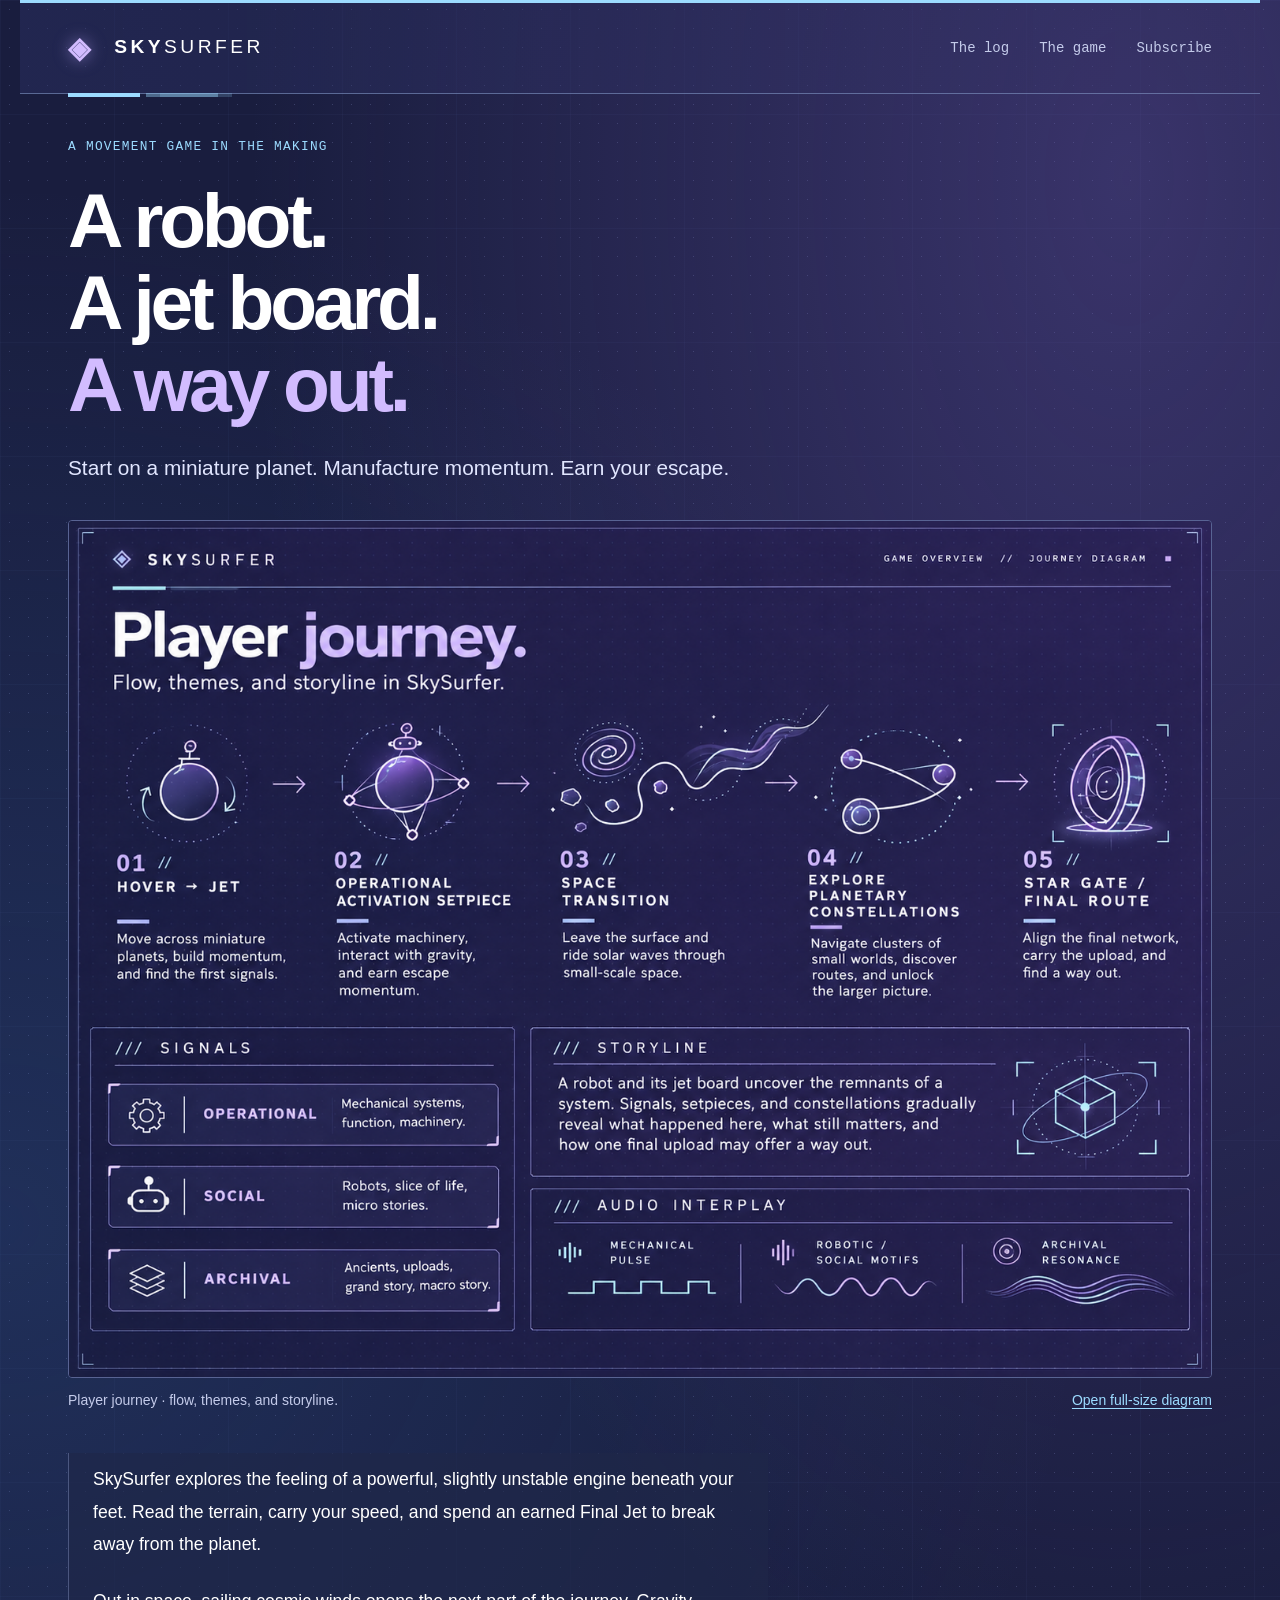
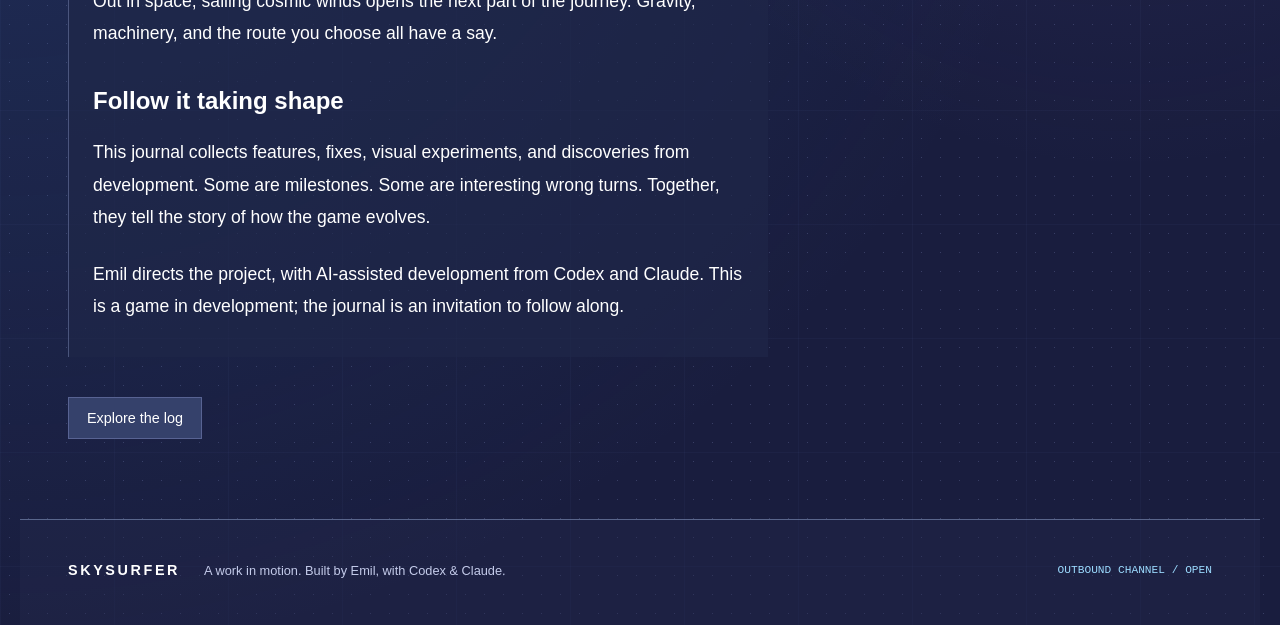
==== commit 4e0bb328: "Add player journey graphic to game overview" ====
--- a/about.html
+++ b/about.html
@@ -1 +1 @@
-<!doctype html><html lang="en"><head><meta charset="utf-8"><meta name="viewport" content="width=device-width,initial-scale=1"><meta name="theme-color" content="#191d3e"><title>The game · SkySurfer</title><meta name="description" content="Features, fixes, and discoveries from SkySurfer. Development records from a robot, a jet board, and the journey between worlds."><meta property="og:title" content="The game"><meta property="og:description" content="Features, fixes, and discoveries from SkySurfer. Development records from a robot, a jet board, and the journey between worlds."><meta property="og:type" content="website"><link rel="canonical" href="https://mrbobarian.github.io/skysurfer-log/about.html"><meta property="og:url" content="https://mrbobarian.github.io/skysurfer-log/about.html"><link rel="stylesheet" href="./style.css"><link rel="alternate" type="application/atom+xml" title="SkySurfer development log" href="./feed.xml"><script src="./app.js" defer></script></head><body><a class="skip" href="#main">Skip to content</a><header><a class="brand" href="./index.html" aria-label="SkySurfer home"><span class="brand-mark" aria-hidden="true">◈</span> SKY<span>SURFER</span></a><nav aria-label="Main navigation"><a href="./index.html">The log</a><a href="./about.html">The game</a><a href="./feed.xml" aria-label="Subscribe via RSS or Atom">Subscribe</a></nav></header><main id="main" class="entry about"><span class="eyebrow">A MOVEMENT GAME IN THE MAKING</span><h1>A robot.<br>A jet board.<br><em>A way out.</em></h1><p class="summary">Start on a miniature planet. Manufacture momentum. Earn your escape.</p><div class="prose"><p>SkySurfer explores the feeling of a powerful, slightly unstable engine beneath your feet. Read the terrain, carry your speed, and spend an earned Final Jet to break away from the planet.</p><p>Out in space, sailing cosmic winds opens the next part of the journey. Gravity, machinery, and the route you choose all have a say.</p><h2>Follow it taking shape</h2><p>This journal collects features, fixes, visual experiments, and discoveries from development. Some are milestones. Some are interesting wrong turns. Together, they tell the story of how the game evolves.</p><p>Emil directs the project, with AI-assisted development from Codex and Claude. This is a game in development; the journal is an invitation to follow along.</p></div><a class="button" href="index.html">Explore the log</a></main><footer><a class="brand" href="./index.html">SKYSURFER</a><p>A work in motion. Built by Emil, with Codex &amp; Claude.</p><span>OUTBOUND CHANNEL / OPEN</span></footer></body></html>+<!doctype html><html lang="en"><head><meta charset="utf-8"><meta name="viewport" content="width=device-width,initial-scale=1"><meta name="theme-color" content="#191d3e"><title>The game · SkySurfer</title><meta name="description" content="Features, fixes, and discoveries from SkySurfer. Development records from a robot, a jet board, and the journey between worlds."><meta property="og:title" content="The game"><meta property="og:description" content="Features, fixes, and discoveries from SkySurfer. Development records from a robot, a jet board, and the journey between worlds."><meta property="og:type" content="website"><link rel="canonical" href="https://mrbobarian.github.io/skysurfer-log/about.html"><meta property="og:url" content="https://mrbobarian.github.io/skysurfer-log/about.html"><link rel="stylesheet" href="./style.css?v=a5eb18648e0a"><link rel="alternate" type="application/atom+xml" title="SkySurfer development log" href="./feed.xml"><script src="./app.js" defer></script></head><body><a class="skip" href="#main">Skip to content</a><header><a class="brand" href="./index.html" aria-label="SkySurfer home"><span class="brand-mark" aria-hidden="true">◈</span> SKY<span>SURFER</span></a><nav aria-label="Main navigation"><a href="./index.html">The log</a><a href="./about.html">The game</a><a href="./feed.xml" aria-label="Subscribe via RSS or Atom">Subscribe</a></nav></header><main id="main" class="entry about"><span class="eyebrow">A MOVEMENT GAME IN THE MAKING</span><h1>A robot.<br>A jet board.<br><em>A way out.</em></h1><p class="summary">Start on a miniature planet. Manufacture momentum. Earn your escape.</p><figure class="journey-overview"><a href="media/player-journey.png" target="_blank" rel="noopener"><img src="media/player-journey.png" width="1448" height="1086" alt="SkySurfer player journey: hover and jet riding, operational activation, space transition, planetary constellations, and the final star gate route. Includes Operational, Social and Archival signals, storyline, and audio themes."></a><figcaption>Player journey · flow, themes, and storyline. <a href="media/player-journey.png" target="_blank" rel="noopener">Open full-size diagram</a></figcaption></figure><div class="prose"><p>SkySurfer explores the feeling of a powerful, slightly unstable engine beneath your feet. Read the terrain, carry your speed, and spend an earned Final Jet to break away from the planet.</p><p>Out in space, sailing cosmic winds opens the next part of the journey. Gravity, machinery, and the route you choose all have a say.</p><h2>Follow it taking shape</h2><p>This journal collects features, fixes, visual experiments, and discoveries from development. Some are milestones. Some are interesting wrong turns. Together, they tell the story of how the game evolves.</p><p>Emil directs the project, with AI-assisted development from Codex and Claude. This is a game in development; the journal is an invitation to follow along.</p></div><a class="button" href="index.html">Explore the log</a></main><footer><a class="brand" href="./index.html">SKYSURFER</a><p>A work in motion. Built by Emil, with Codex &amp; Claude.</p><span>OUTBOUND CHANNEL / OPEN</span></footer></body></html>
--- a/style.css
+++ b/style.css
@@ -31,3 +31,4 @@
 @media(max-width:1000px) and (min-width:681px){.hero h1{font-size:3.6rem;max-width:calc(100% - 245px)}.hero-scope{width:210px}.hero>p{max-width:calc(100% - 245px)}}
 @media(max-width:680px){header{height:auto;min-height:110px}header::after{left:22px}.hero{margin-top:22px;padding-top:22px}.hero::before{inset:0 -10px}.terminal-rail{font-size:.6rem;gap:8px;margin-bottom:23px}.terminal-rail>span:last-child{display:none}.hero h1{font-size:clamp(2.7rem,11vw,3.6rem);max-width:none}.hero>p{font-size:1rem;max-width:none}.hero-scope{position:relative;top:auto;right:auto;width:100%;height:120px;margin-top:24px;padding:12px 14px 12px 130px}.hero-scope svg{position:absolute;width:112px;height:94px;left:8px;top:11px}.scope-header,.scope-caption{font-size:.6rem}.scope-caption{margin-top:10px}.signal-bars{height:15px;margin-top:7px;gap:3px}.hero-bottom{font-size:.6rem;padding-top:19px}.section-index{font-size:.6rem}.closing{padding:20px;margin-top:32px}.terminal-prompt{font-size:.65rem}.closing .eyebrow{font-size:.65rem}.closing>p{font-size:1rem}.entry .prose{padding:8px 16px}.filters button{font-size:.75rem;padding:10px 12px}}
 @media(prefers-reduced-motion:reduce){.terminal-cursor{animation:none}}
+.about{max-width:1240px}.journey-overview{margin:36px 0 42px}.journey-overview>a{display:block}.journey-overview img{width:100%;height:auto}.journey-overview figcaption{display:flex;gap:12px;justify-content:space-between;flex-wrap:wrap}.journey-overview figcaption a{color:var(--blue);text-decoration:underline;text-underline-offset:3px}
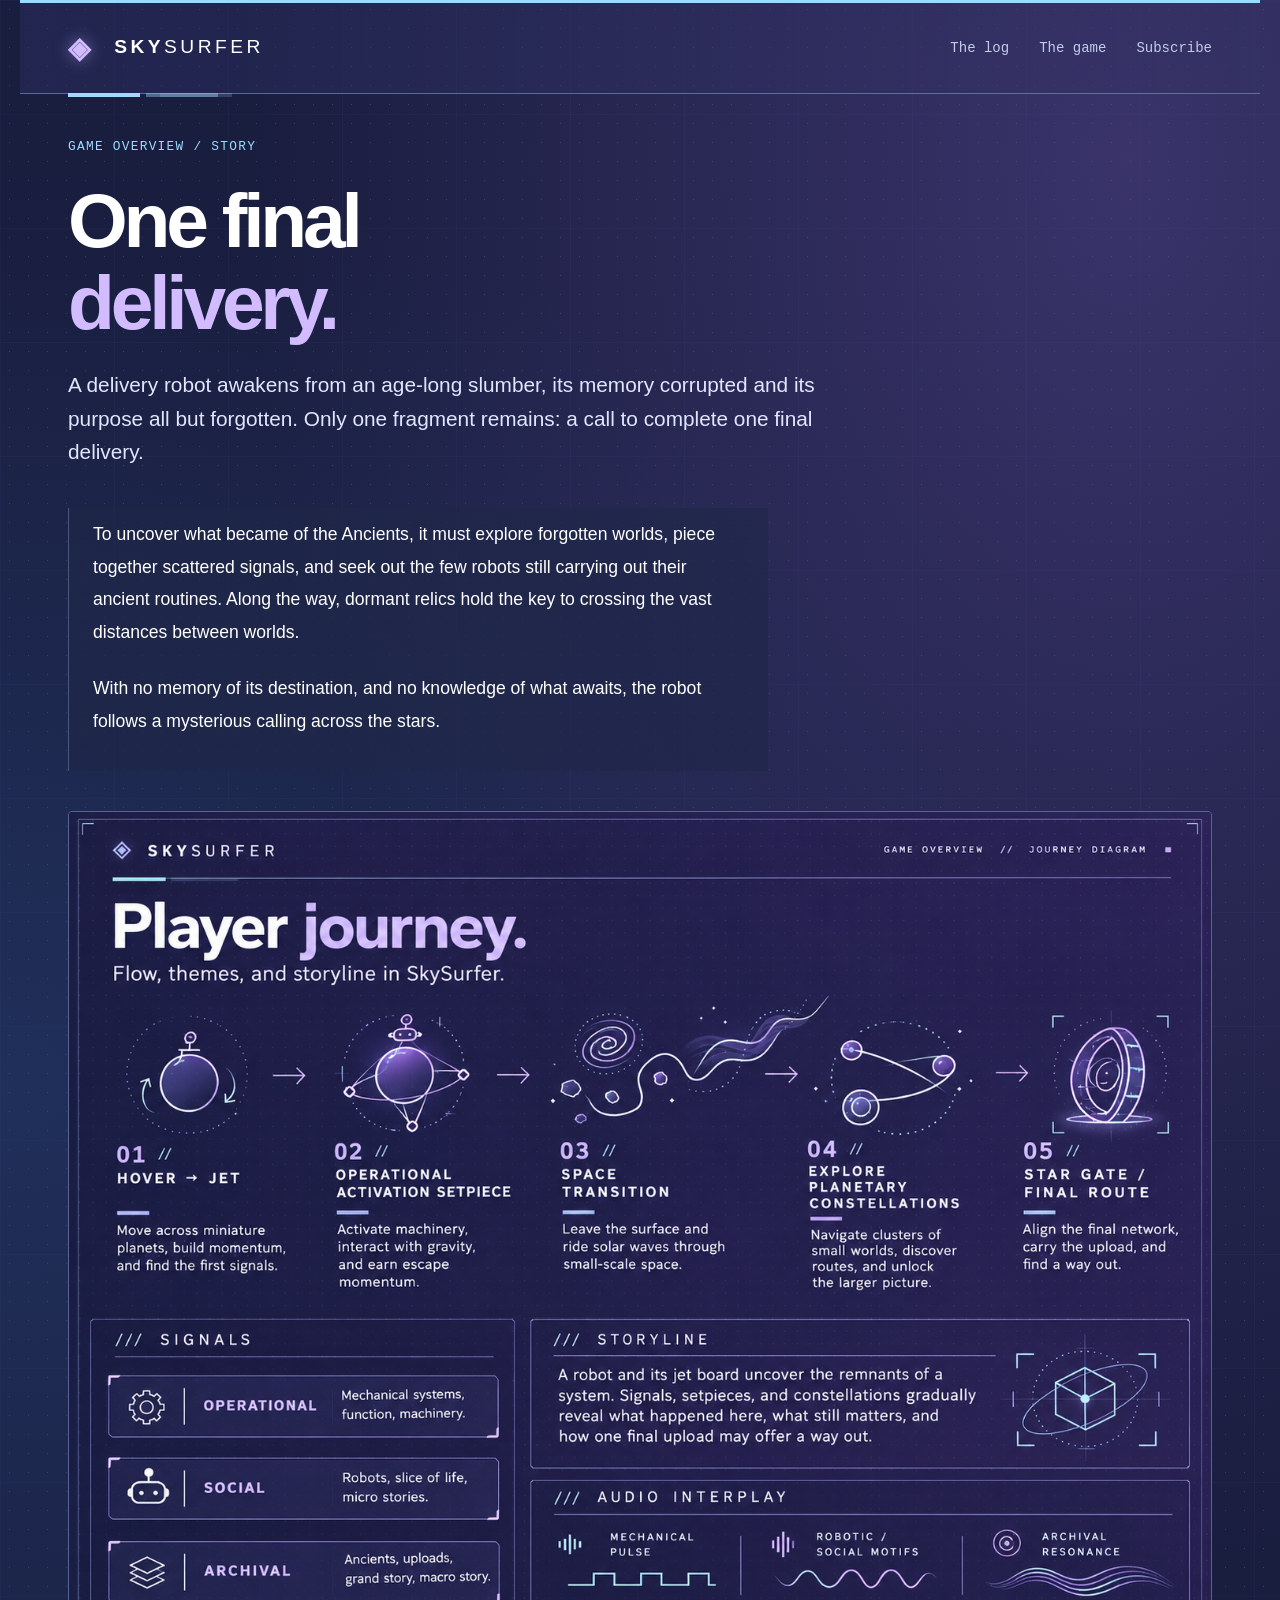
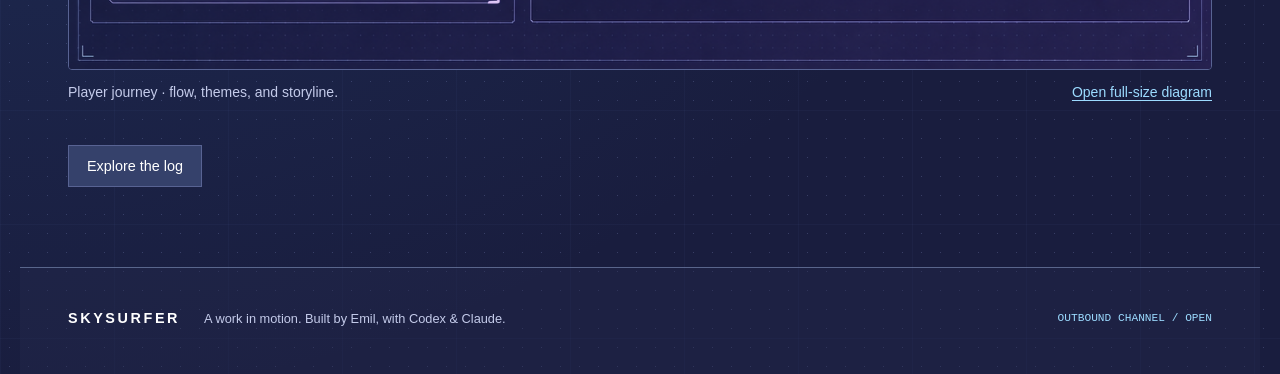
==== commit 4a6bf2af: "Add player journey graphic to game overview" ====
--- a/about.html
+++ b/about.html
@@ -1 +1 @@
-<!doctype html><html lang="en"><head><meta charset="utf-8"><meta name="viewport" content="width=device-width,initial-scale=1"><meta name="theme-color" content="#191d3e"><title>The game · SkySurfer</title><meta name="description" content="Features, fixes, and discoveries from SkySurfer. Development records from a robot, a jet board, and the journey between worlds."><meta property="og:title" content="The game"><meta property="og:description" content="Features, fixes, and discoveries from SkySurfer. Development records from a robot, a jet board, and the journey between worlds."><meta property="og:type" content="website"><link rel="canonical" href="https://mrbobarian.github.io/skysurfer-log/about.html"><meta property="og:url" content="https://mrbobarian.github.io/skysurfer-log/about.html"><link rel="stylesheet" href="./style.css?v=a5eb18648e0a"><link rel="alternate" type="application/atom+xml" title="SkySurfer development log" href="./feed.xml"><script src="./app.js" defer></script></head><body><a class="skip" href="#main">Skip to content</a><header><a class="brand" href="./index.html" aria-label="SkySurfer home"><span class="brand-mark" aria-hidden="true">◈</span> SKY<span>SURFER</span></a><nav aria-label="Main navigation"><a href="./index.html">The log</a><a href="./about.html">The game</a><a href="./feed.xml" aria-label="Subscribe via RSS or Atom">Subscribe</a></nav></header><main id="main" class="entry about"><span class="eyebrow">A MOVEMENT GAME IN THE MAKING</span><h1>A robot.<br>A jet board.<br><em>A way out.</em></h1><p class="summary">Start on a miniature planet. Manufacture momentum. Earn your escape.</p><figure class="journey-overview"><a href="media/player-journey.png" target="_blank" rel="noopener"><img src="media/player-journey.png" width="1448" height="1086" alt="SkySurfer player journey: hover and jet riding, operational activation, space transition, planetary constellations, and the final star gate route. Includes Operational, Social and Archival signals, storyline, and audio themes."></a><figcaption>Player journey · flow, themes, and storyline. <a href="media/player-journey.png" target="_blank" rel="noopener">Open full-size diagram</a></figcaption></figure><div class="prose"><p>SkySurfer explores the feeling of a powerful, slightly unstable engine beneath your feet. Read the terrain, carry your speed, and spend an earned Final Jet to break away from the planet.</p><p>Out in space, sailing cosmic winds opens the next part of the journey. Gravity, machinery, and the route you choose all have a say.</p><h2>Follow it taking shape</h2><p>This journal collects features, fixes, visual experiments, and discoveries from development. Some are milestones. Some are interesting wrong turns. Together, they tell the story of how the game evolves.</p><p>Emil directs the project, with AI-assisted development from Codex and Claude. This is a game in development; the journal is an invitation to follow along.</p></div><a class="button" href="index.html">Explore the log</a></main><footer><a class="brand" href="./index.html">SKYSURFER</a><p>A work in motion. Built by Emil, with Codex &amp; Claude.</p><span>OUTBOUND CHANNEL / OPEN</span></footer></body></html>+<!doctype html><html lang="en"><head><meta charset="utf-8"><meta name="viewport" content="width=device-width,initial-scale=1"><meta name="theme-color" content="#191d3e"><title>The game · SkySurfer</title><meta name="description" content="Features, fixes, and discoveries from SkySurfer. Development records from a robot, a jet board, and the journey between worlds."><meta property="og:title" content="The game"><meta property="og:description" content="Features, fixes, and discoveries from SkySurfer. Development records from a robot, a jet board, and the journey between worlds."><meta property="og:type" content="website"><link rel="canonical" href="https://mrbobarian.github.io/skysurfer-log/about.html"><meta property="og:url" content="https://mrbobarian.github.io/skysurfer-log/about.html"><link rel="stylesheet" href="./style.css?v=a5eb18648e0a"><link rel="alternate" type="application/atom+xml" title="SkySurfer development log" href="./feed.xml"><script src="./app.js" defer></script></head><body><a class="skip" href="#main">Skip to content</a><header><a class="brand" href="./index.html" aria-label="SkySurfer home"><span class="brand-mark" aria-hidden="true">◈</span> SKY<span>SURFER</span></a><nav aria-label="Main navigation"><a href="./index.html">The log</a><a href="./about.html">The game</a><a href="./feed.xml" aria-label="Subscribe via RSS or Atom">Subscribe</a></nav></header><main id="main" class="entry about"><span class="eyebrow">GAME OVERVIEW / STORY</span><h1>One final<br><em>delivery.</em></h1><p class="summary">A delivery robot awakens from an age-long slumber, its memory corrupted and its purpose all but forgotten. Only one fragment remains: a call to complete one final delivery.</p><div class="prose"><p>To uncover what became of the Ancients, it must explore forgotten worlds, piece together scattered signals, and seek out the few robots still carrying out their ancient routines. Along the way, dormant relics hold the key to crossing the vast distances between worlds.</p><p>With no memory of its destination, and no knowledge of what awaits, the robot follows a mysterious calling across the stars.</p></div><figure class="journey-overview"><a href="media/player-journey.png" target="_blank" rel="noopener"><img src="media/player-journey.png" width="1448" height="1086" alt="SkySurfer player journey: hover and jet riding, operational activation, space transition, planetary constellations, and the final star gate route. Includes Operational, Social and Archival signals, storyline, and audio themes."></a><figcaption>Player journey · flow, themes, and storyline. <a href="media/player-journey.png" target="_blank" rel="noopener">Open full-size diagram</a></figcaption></figure><a class="button" href="index.html">Explore the log</a></main><footer><a class="brand" href="./index.html">SKYSURFER</a><p>A work in motion. Built by Emil, with Codex &amp; Claude.</p><span>OUTBOUND CHANNEL / OPEN</span></footer></body></html>
